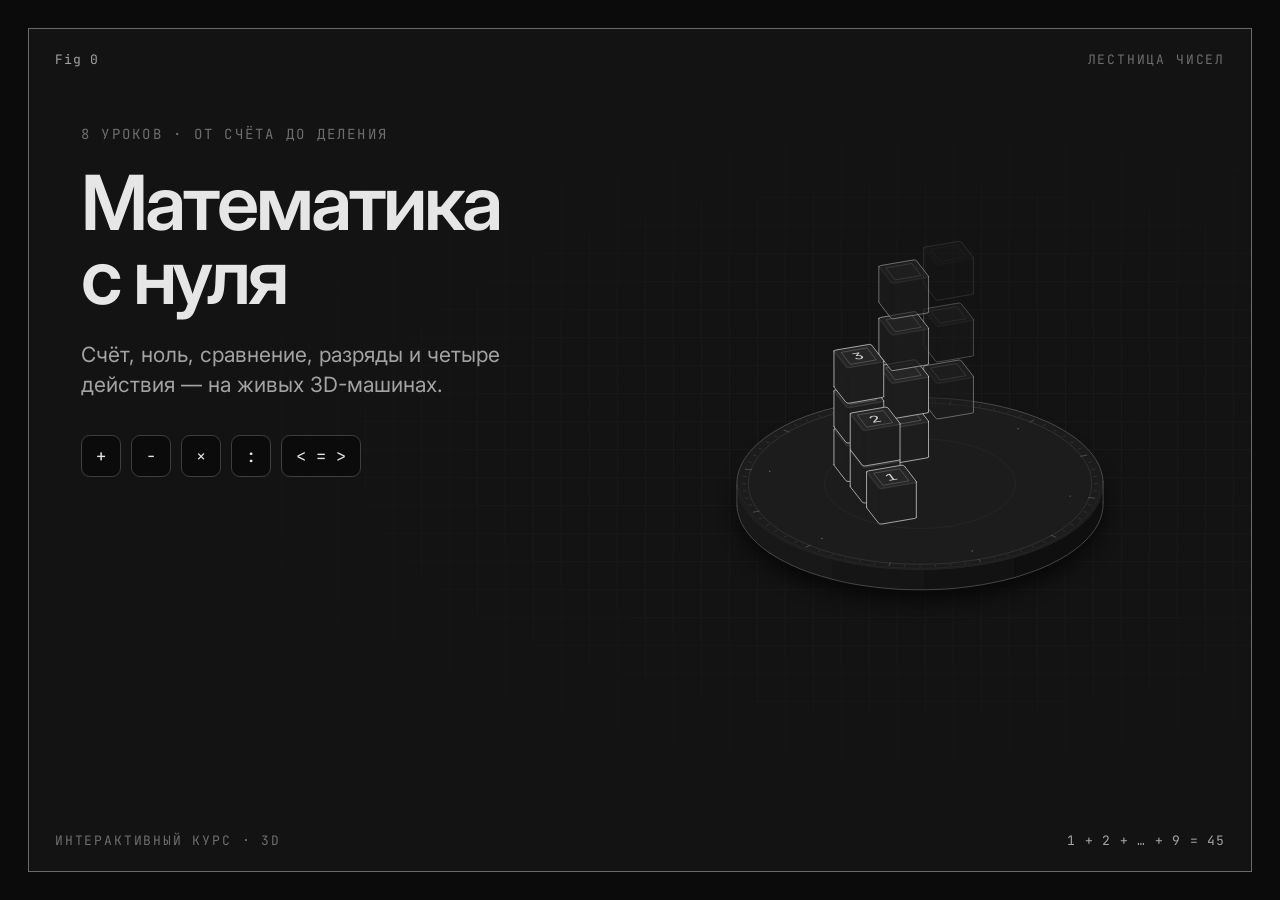
==== banner/og.html @ 98d716b1 "Add link preview banner (Open Graph image) built from the hero figure Co-Authored-By: Claude Opus 5." ====
<!doctype html>
<html lang="ru">
<head>
<meta charset="utf-8">
<title>Баннер — Математика с нуля</title>
<link href="https://fonts.googleapis.com/css2?family=Inter:wght@400;500;600&family=JetBrains+Mono:wght@400;500&display=swap&subset=cyrillic" rel="stylesheet">
<link rel="stylesheet" href="../css/iso.css">
<style>
*{box-sizing:border-box}
html,body{margin:0}
body{width:1200px;height:630px;overflow:hidden;background:var(--anatomy-page);color:var(--anatomy-text);font-family:Inter,system-ui,sans-serif;-webkit-font-smoothing:antialiased}
.iso{--anatomy-mono:"JetBrains Mono",ui-monospace,monospace}
.card{position:absolute;inset:28px;border:1px solid var(--anatomy-mid);background:var(--anatomy-card);display:grid;grid-template-columns:560px 1fr}
.grid{position:absolute;inset:0;background-image:linear-gradient(var(--anatomy-faint) 1px,transparent 1px),linear-gradient(90deg,var(--anatomy-faint) 1px,transparent 1px);background-size:28px 28px;opacity:.35;-webkit-mask-image:radial-gradient(ellipse at 72% 50%,#000 0,transparent 70%);mask-image:radial-gradient(ellipse at 72% 50%,#000 0,transparent 70%)}
.corner{position:absolute;font-family:var(--anatomy-mono);font-size:13px;letter-spacing:.06em;color:var(--anatomy-muted);z-index:2}
.tl{top:22px;left:26px;color:var(--anatomy-text)}
.tr{top:22px;right:26px;text-transform:uppercase;letter-spacing:.14em}
.bl{bottom:22px;left:26px;text-transform:uppercase;letter-spacing:.14em}
.br{bottom:22px;right:26px;color:var(--anatomy-text)}
.text{position:relative;z-index:2;padding:96px 0 0 52px}
.kicker{font-family:var(--anatomy-mono);font-size:14px;letter-spacing:.16em;text-transform:uppercase;color:var(--anatomy-muted);margin:0 0 22px}
h1{margin:0 0 26px;color:var(--anatomy-strong);font-size:76px;line-height:.98;letter-spacing:-.04em;font-weight:600}
.lead{margin:0 0 34px;font-size:21px;line-height:1.45;max-width:440px}
.ops{display:flex;gap:10px}
.ops span{font-family:var(--anatomy-mono);font-size:17px;color:var(--anatomy-strong);padding:9px 14px;border:1px solid var(--anatomy-lo);border-radius:9px;background:var(--anatomy-page)}
.fig{position:relative;z-index:1}
.fig .iso-stage{position:absolute;inset:-6px 0 0 0}
</style>
</head>
<body class="iso" data-theme="dark">
<div class="card">
  <div class="grid"></div>
  <span class="corner tl">Fig 0</span>
  <span class="corner tr">Лестница чисел</span>
  <span class="corner bl">Интерактивный курс · 3D</span>
  <span class="corner br">1 + 2 + … + 9 = 45</span>
  <div class="text">
    <p class="kicker">8 уроков · от счёта до деления</p>
    <h1>Математика<br>с нуля</h1>
    <p class="lead">Счёт, ноль, сравнение, разряды и четыре действия — на живых 3D-машинах.</p>
    <div class="ops"><span>+</span><span>−</span><span>×</span><span>:</span><span>&lt; = &gt;</span></div>
  </div>
  <div class="fig"><div class="iso-stage" data-scene="hero"></div></div>
</div>
<script src="../js/iso-kit.js"></script>
<script src="../js/engine.js"></script>
<script src="../js/lessons.js"></script>
<script>
  const params = new URLSearchParams(location.search);
  document.body.dataset.theme = params.get("theme") || "dark";
  const s = LESSONS.build.hero(document.querySelector("[data-scene=hero]"));
  s.az.jump(+(params.get("az") || 200)); s.wake();
</script>
</body>
</html>
---- css/iso.css ----
/* Anatomy ISO_CSS — MIT License, https://github.com/wheresryan22/anatomy */
.iso{
  --anatomy-page:#0b0b0b;--anatomy-card:#131313;--anatomy-text:#a3a3a3;--anatomy-strong:#e6e6e6;--anatomy-muted:#6e6e6e;
  --anatomy-paper:#131313;--anatomy-face:#1b1b1b;--anatomy-top:#1c1c1c;
  --anatomy-shade-0:#0f0f0f;--anatomy-shade-1:#121212;--anatomy-shade-2:#151515;--anatomy-shade-3:#181818;
  --anatomy-lit-top:#262626;--anatomy-lit-shade:#1d1d1d;
  --anatomy-hi:#d4d4d4;--anatomy-mid:#6a6a6a;--anatomy-lo:#3e3e3e;--anatomy-faint:#2a2a2a;--anatomy-lit:#ffffff;
  --anatomy-halo:#050505;--anatomy-halo-opacity:.9;--anatomy-dot:#e6e6e6;
  --anatomy-red:#ff6b6b;--anatomy-green:#6be0a0;--anatomy-blue:#6b9bff;
  --anatomy-weight:.6px;--anatomy-ease:cubic-bezier(.32,.72,0,1);
  --anatomy-mono:ui-monospace,"SF Mono",Menlo,Consolas,monospace;
  --anatomy-lift:inset 0 1px 0 0 #ffffff0a,inset 0 0 0 1px #ffffff06,0 0 0 1px #00000026,0 1px 1px -.5px #00000014,0 3px 3px -1.5px #00000014,0 6px 6px -3px #00000014,0 12px 12px -6px #00000014;
}
.iso[data-theme="light"]{
  --anatomy-page:#f2f2ef;--anatomy-card:#fbfbfa;--anatomy-text:#57575a;--anatomy-strong:#18181a;--anatomy-muted:#8c8c90;
  --anatomy-paper:#fbfbfa;--anatomy-face:#ffffff;--anatomy-top:#ffffff;
  --anatomy-shade-0:#dcdcd9;--anatomy-shade-1:#e5e5e2;--anatomy-shade-2:#ededea;--anatomy-shade-3:#f4f4f1;
  --anatomy-lit-top:#ffffff;--anatomy-lit-shade:#eeeeeb;
  --anatomy-hi:#26262a;--anatomy-mid:#8a8a8f;--anatomy-lo:#b4b4b8;--anatomy-faint:#d4d4d6;--anatomy-lit:#000000;
  --anatomy-halo:#8a8a80;--anatomy-halo-opacity:.32;--anatomy-dot:#3a3a3e;
  --anatomy-red:#e5484d;--anatomy-green:#30a46c;--anatomy-blue:#3e63dd;
  --anatomy-lift:inset 0 1px 0 0 #ffffff,0 0 0 1px #0000000f,0 1px 1px -.5px #0000000a,0 3px 3px -1.5px #0000000a,0 6px 6px -3px #0000000a,0 12px 12px -6px #0000000a;
}
.iso-svg{display:block;width:100%;height:auto;overflow:visible}
.iso-svg path,.iso-svg circle{vector-effect:non-scaling-stroke}
.iso-fill{fill:var(--anatomy-paper);stroke:none}
.iso-solid[data-lit]>.iso-fill{fill:var(--anatomy-face)}
.iso-shade,.iso-top{stroke:none}
.iso-shade[data-shade="0"]{fill:var(--anatomy-shade-0)}
.iso-shade[data-shade="1"]{fill:var(--anatomy-shade-1)}
.iso-shade[data-shade="2"]{fill:var(--anatomy-shade-2)}
.iso-shade[data-shade="3"]{fill:var(--anatomy-shade-3)}
.iso-top{fill:var(--anatomy-top)}
.iso-solid[data-lit]>.iso-top{fill:var(--anatomy-lit-top)}
.iso-solid[data-lit]>.iso-shade{fill:var(--anatomy-lit-shade)}
.iso-solid[data-seamless]>.iso-shade,.iso-solid[data-seamless]>.iso-top{stroke-width:.4;stroke-linejoin:round}
.iso-solid[data-seamless]>.iso-shade[data-shade="0"]{stroke:var(--anatomy-shade-0)}
.iso-solid[data-seamless]>.iso-shade[data-shade="1"]{stroke:var(--anatomy-shade-1)}
.iso-solid[data-seamless]>.iso-shade[data-shade="2"]{stroke:var(--anatomy-shade-2)}
.iso-solid[data-seamless]>.iso-shade[data-shade="3"]{stroke:var(--anatomy-shade-3)}
.iso-solid[data-seamless]>.iso-top{stroke:var(--anatomy-top)}
.iso-solid[data-seamless][data-lit]>.iso-top{stroke:var(--anatomy-lit-top)}
.iso-solid[data-seamless][data-lit]>.iso-shade{stroke:var(--anatomy-lit-shade)}
.iso-solid[data-lit]>.iso-edge{stroke:var(--anatomy-lit)}
.iso-halo{fill:var(--anatomy-halo);stroke:none;filter:blur(9px);opacity:var(--anatomy-halo-opacity);transform:translateY(3px)}
.iso-line{fill:none;stroke:var(--anatomy-lo);stroke-width:var(--anatomy-weight);stroke-linecap:round;stroke-linejoin:round}
.iso-line[data-tone="hi"]{stroke:var(--anatomy-hi)}
.iso-line[data-tone="mid"]{stroke:var(--anatomy-mid)}
.iso-line[data-tone="lo"]{stroke:var(--anatomy-lo)}
.iso-line[data-tone="faint"]{stroke:var(--anatomy-faint)}
.iso-line[data-tone="lit"]{stroke:var(--anatomy-lit)}
.iso-line[data-tone="red"]{stroke:var(--anatomy-red)}
.iso-line[data-tone="green"]{stroke:var(--anatomy-green)}
.iso-line[data-tone="blue"]{stroke:var(--anatomy-blue)}
.iso-line[data-dotted]{stroke-dasharray:.01 3.5;stroke-width:1}
.iso-line[data-dashed]{stroke-dasharray:3 3}
.iso-line[data-flow]{stroke-dasharray:2 6}
.iso-wire-end{fill:var(--anatomy-paper);stroke:var(--anatomy-lo);stroke-width:var(--anatomy-weight)}
.iso-wire[data-tone="hi"] .iso-wire-end{stroke:var(--anatomy-hi)}
.iso-wire[data-tone="mid"] .iso-wire-end{stroke:var(--anatomy-mid)}
.iso-wire[data-tone="faint"] .iso-wire-end{stroke:var(--anatomy-faint)}
.iso-wire[data-tone="lit"] .iso-wire-end{stroke:var(--anatomy-lit)}
.iso-dots circle{fill:var(--anatomy-dot);stroke:none;opacity:.32}
.iso-dots[data-tone="hi"] circle{opacity:.85}
.iso-dots[data-tone="mid"] circle{opacity:.45}
.iso-dots[data-tone="lo"] circle{opacity:.22}
.iso-dots[data-tone="faint"] circle{opacity:.12}
.iso-face-text{fill:var(--anatomy-mid);font-family:var(--anatomy-mono);letter-spacing:.04em}
.iso-face-text[data-tone="hi"]{fill:var(--anatomy-hi)}
.iso-face-text[data-tone="lo"]{fill:var(--anatomy-lo)}
.iso-face-text[data-tone="faint"]{fill:var(--anatomy-faint)}
.tb-body{fill:var(--anatomy-shade-2);stroke:none}
.tb-shine{fill:var(--anatomy-top);stroke:none}
.tb-shade{fill:var(--anatomy-shade-0);stroke:none}
.tb-ring{fill:none;stroke:var(--anatomy-lo);stroke-width:.45;stroke-linecap:butt;stroke-linejoin:round}
.tb-ring[data-tone="mid"]{stroke:var(--anatomy-mid)}
.tb-ring[data-tone="faint"]{stroke:var(--anatomy-faint)}
.tb-ring[data-tone="hi"]{stroke:var(--anatomy-hi)}
@keyframes iso-flow{to{stroke-dashoffset:-32}}
@keyframes iso-pulse{0%,100%{opacity:.18}12%{opacity:1}40%{opacity:.18}}
.iso-line[data-flow]{animation:iso-flow 1600ms linear infinite}
.iso-dots circle[data-pulse]{animation:iso-pulse 1600ms steps(1,end) infinite;animation-delay:var(--pulse-at,0ms)}
.iso-figure{margin:32px 0 36px}
.iso-plate{position:relative;padding:52px 24px;border-radius:0;background:var(--anatomy-card);box-shadow:0 0 0 1px var(--anatomy-mid);--anatomy-paper:var(--anatomy-card)}
.iso-plate-corners{position:absolute;inset:18px 20px;pointer-events:none}
.iso-plate-corner{position:absolute;color:var(--anatomy-muted);font-family:var(--anatomy-mono);font-size:10.5px;line-height:1;letter-spacing:.04em;white-space:nowrap}
.iso-plate-corner[data-corner="fig"]{top:0;left:0;color:var(--anatomy-text)}
.iso-plate-corner[data-corner="title"]{top:0;right:0;text-transform:uppercase;letter-spacing:.1em}
.iso-plate-corner[data-corner="hint"]{bottom:0;left:0;text-transform:uppercase;letter-spacing:.1em}
.iso-plate-corner[data-corner="readout"]{right:0;bottom:0;color:var(--anatomy-text);font-variant-numeric:tabular-nums}
.iso-plate .iso-svg{margin:0 auto}
.iso-legend{display:grid;gap:8px;margin-top:12px;color:var(--anatomy-muted);font-size:13px;line-height:1.55}
.iso-keys{display:flex;flex-wrap:wrap;gap:6px 18px}
.iso-key{display:inline-flex;align-items:center;gap:7px}
.iso-swatch{width:16px;height:10px;flex:none;overflow:visible}
.iso-swatch path{fill:none;stroke:var(--anatomy-hi);stroke-width:1;vector-effect:non-scaling-stroke;stroke-linejoin:round;stroke-linecap:round}
.iso-swatch[data-mark="raised"] path,.iso-swatch[data-mark="flat"] path{stroke:var(--anatomy-mid)}
.iso-swatch[data-mark="lit"] path{stroke:var(--anatomy-lit)}
.iso-swatch[data-mark="dim"] path{stroke:var(--anatomy-lo)}
.iso-swatch[data-mark="dotted"] path{stroke-dasharray:.01 3;stroke-width:1.4}
.iso-swatch[data-mark="dashed"] path{stroke-dasharray:3 2.5}
.iso-swatch[data-mark="red"] path{stroke:var(--anatomy-red)}
.iso-swatch[data-mark="green"] path{stroke:var(--anatomy-green)}
.iso-swatch[data-mark="blue"] path{stroke:var(--anatomy-blue)}
.iso-swatch-crease{stroke:var(--anatomy-lo)!important}
@media (max-width:560px){.iso-plate{padding:48px 12px 70px}.iso-plate-corner[data-corner="hint"]{bottom:18px}}
@media (prefers-reduced-motion:reduce){.iso-line[data-flow],.iso-dots circle[data-pulse]{animation:none}}
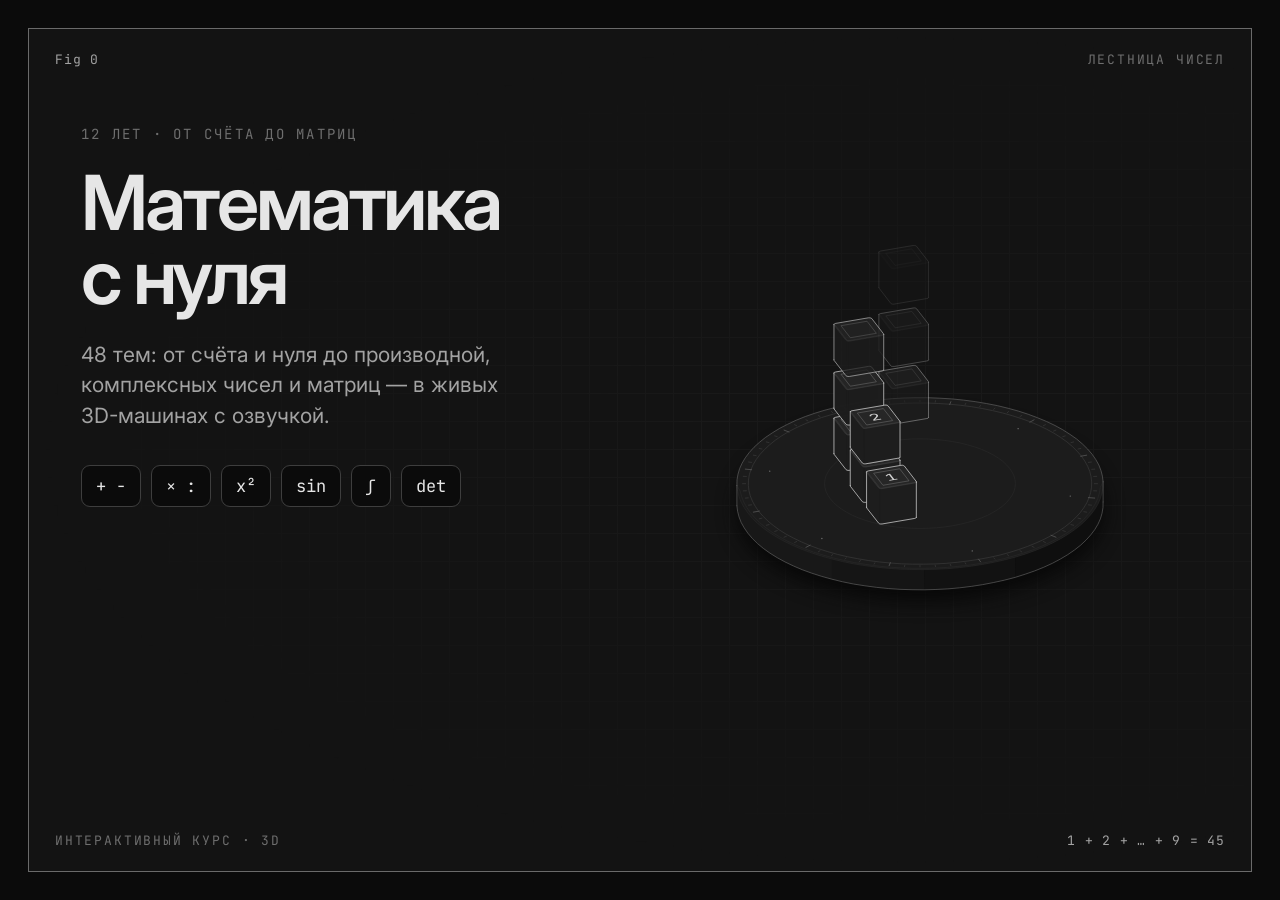
==== commit 6a997ac5: "Expand into a 12-year course: 48 topics up to 3×3 matrices, Three.js scenes, VoiceStudio narration -" ====
--- a/banner/og.html
+++ b/banner/og.html
@@ -35,10 +35,10 @@
   <span class="corner bl">Интерактивный курс · 3D</span>
   <span class="corner br">1 + 2 + … + 9 = 45</span>
   <div class="text">
-    <p class="kicker">8 уроков · от счёта до деления</p>
+    <p class="kicker">12 лет · от счёта до матриц</p>
     <h1>Математика<br>с нуля</h1>
-    <p class="lead">Счёт, ноль, сравнение, разряды и четыре действия — на живых 3D-машинах.</p>
-    <div class="ops"><span>+</span><span>−</span><span>×</span><span>:</span><span>&lt; = &gt;</span></div>
+    <p class="lead">48 тем: от счёта и нуля до производной, комплексных чисел и матриц — в живых 3D-машинах с озвучкой.</p>
+    <div class="ops"><span>+ −</span><span>× :</span><span>x²</span><span>sin</span><span>∫</span><span>det</span></div>
   </div>
   <div class="fig"><div class="iso-stage" data-scene="hero"></div></div>
 </div>
